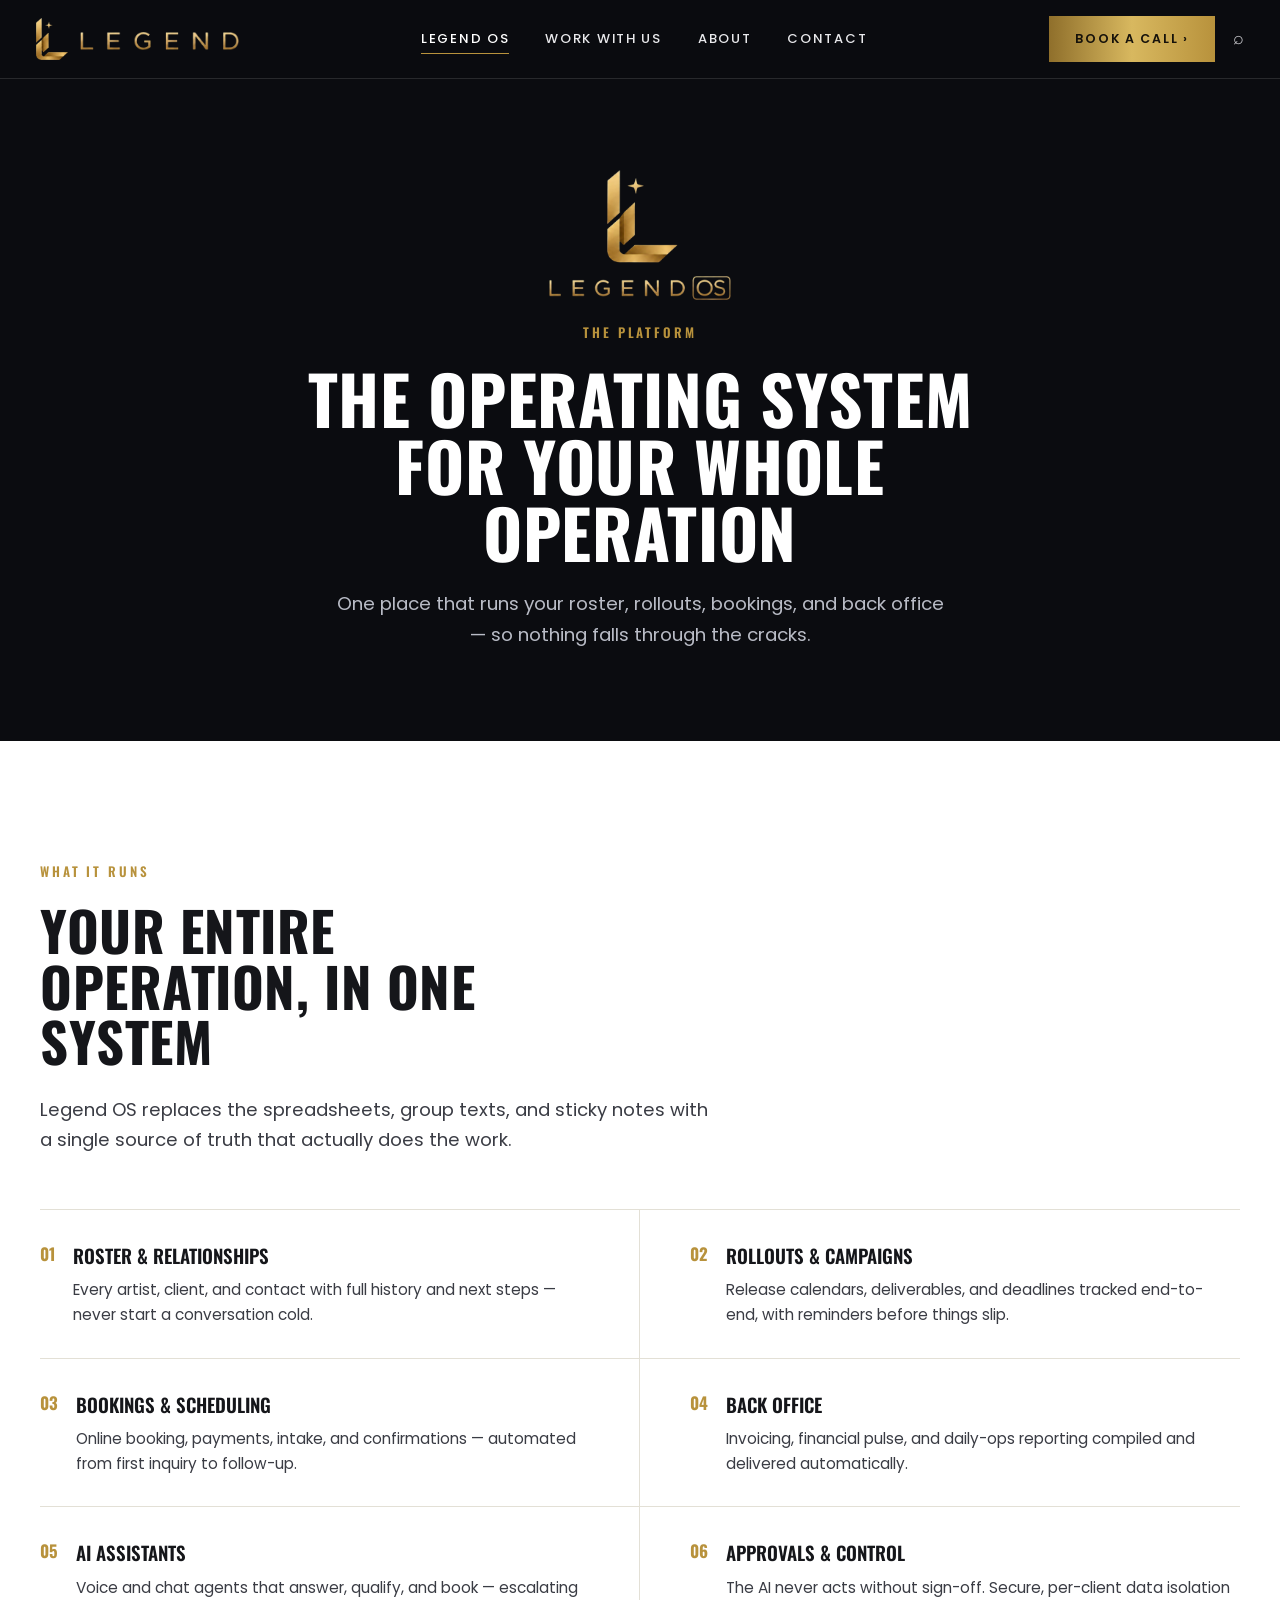
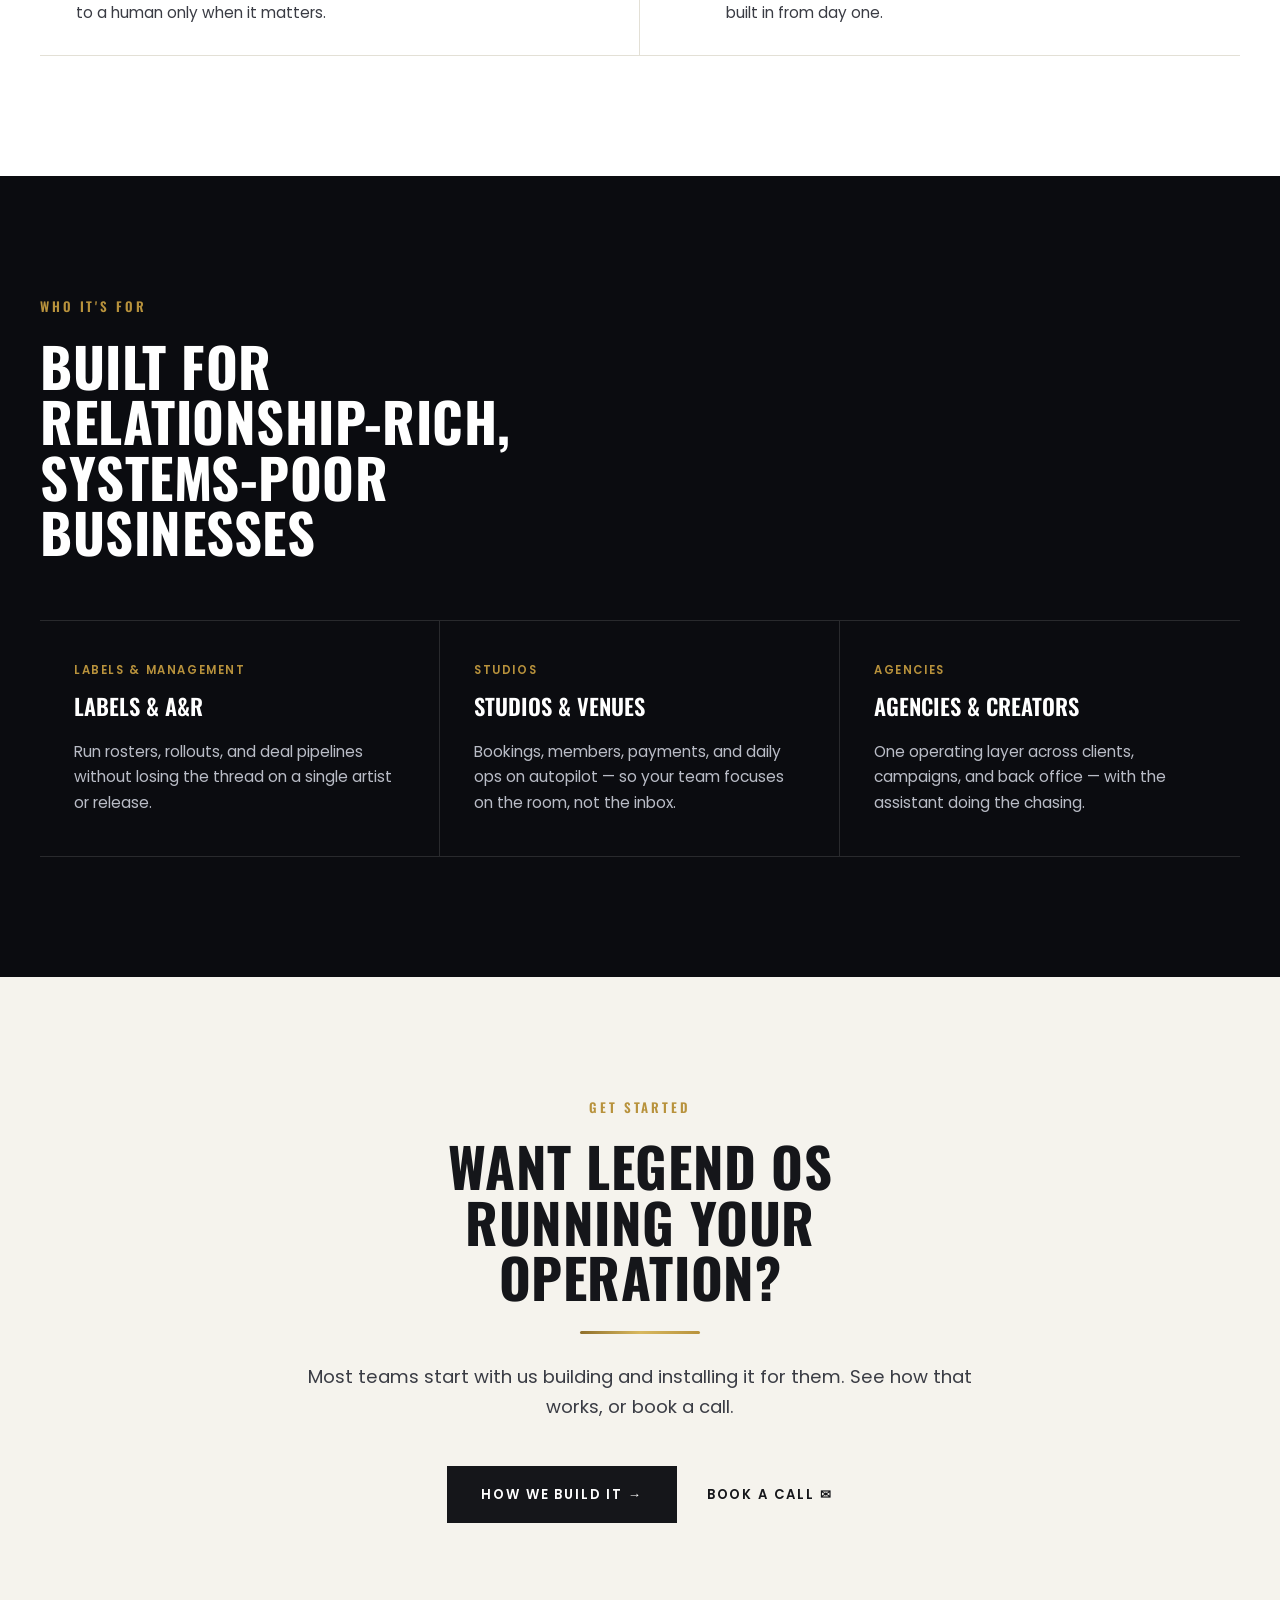
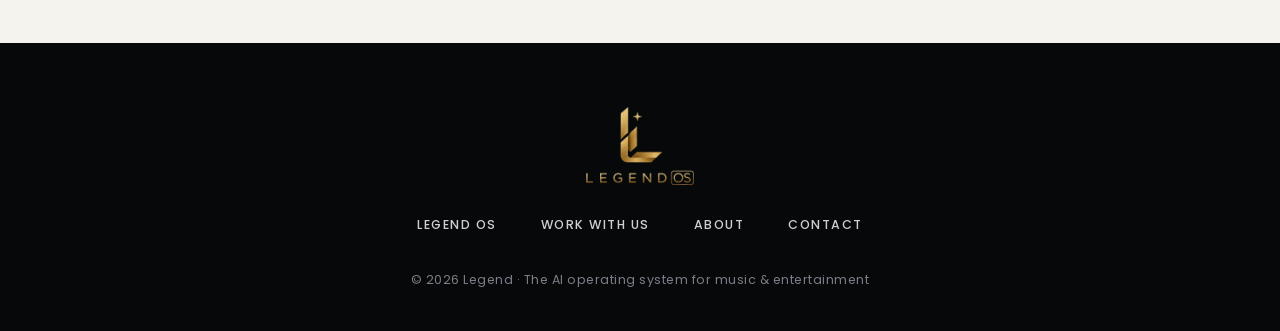
==== legend-os.html @ cfa46859 "Legend site: luxury editorial AI consulting site Co-Authored-By: Claude Opus 4.8 (1M context) <norep" ====
<!DOCTYPE html>
<html lang="en">
<head>
<meta charset="UTF-8">
<meta name="viewport" content="width=device-width, initial-scale=1.0">
<title>Legend OS — The Platform</title>
<meta name="description" content="Legend OS is the operating system that runs your roster, rollouts, bookings, and back office.">
<link rel="preconnect" href="https://fonts.googleapis.com">
<link rel="preconnect" href="https://fonts.gstatic.com" crossorigin>
<link href="https://fonts.googleapis.com/css2?family=Oswald:wght@400;500;600;700&family=Poppins:wght@400;500;600;700&display=swap" rel="stylesheet">
<link rel="stylesheet" href="styles.css">
</head>
<body>

<div class="bar">
  <div class="bar-inner">
    <a href="index.html" class="brand">
      <img src="assets/legend-icon.png" class="ico" alt="Legend">
      <img src="assets/legend-word.png" class="word" alt="Legend">
    </a>
    <div class="bar-nav">
      <a href="legend-os.html" class="active">Legend OS</a>
      <a href="work-with-us.html">Work With Us</a>
      <a href="about.html">About</a>
      <a href="contact.html">Contact</a>
    </div>
    <div class="bar-right">
      <a href="contact.html" class="bar-cta">Book a Call ›</a>
      <a href="contact.html" class="bar-search" aria-label="Search">⌕</a>
    </div>
  </div>
</div>

<!-- PAGE HEAD -->
<header class="page-head dark-head">
  <img src="assets/legendos-full.png" class="page-logo" alt="Legend OS">
  <div class="eyebrow">The Platform</div>
  <h1>The operating system for your whole operation</h1>
  <p>One place that runs your roster, rollouts, bookings, and back office — so nothing falls through the cracks.</p>
</header>

<!-- WHAT IT RUNS -->
<section class="block">
  <div class="wrap">
    <div class="eyebrow">What It Runs</div>
    <h2 class="sec">Your entire operation, in one system</h2>
    <p class="intro">Legend OS replaces the spreadsheets, group texts, and sticky notes with a single source of truth that actually does the work.</p>
    <div class="runs">
      <div class="run"><div class="n">01</div><div><h3>Roster &amp; Relationships</h3><p>Every artist, client, and contact with full history and next steps — never start a conversation cold.</p></div></div>
      <div class="run"><div class="n">02</div><div><h3>Rollouts &amp; Campaigns</h3><p>Release calendars, deliverables, and deadlines tracked end-to-end, with reminders before things slip.</p></div></div>
      <div class="run"><div class="n">03</div><div><h3>Bookings &amp; Scheduling</h3><p>Online booking, payments, intake, and confirmations — automated from first inquiry to follow-up.</p></div></div>
      <div class="run"><div class="n">04</div><div><h3>Back Office</h3><p>Invoicing, financial pulse, and daily-ops reporting compiled and delivered automatically.</p></div></div>
      <div class="run"><div class="n">05</div><div><h3>AI Assistants</h3><p>Voice and chat agents that answer, qualify, and book — escalating to a human only when it matters.</p></div></div>
      <div class="run"><div class="n">06</div><div><h3>Approvals &amp; Control</h3><p>The AI never acts without sign-off. Secure, per-client data isolation built in from day one.</p></div></div>
    </div>
  </div>
</section>

<!-- WHO IT'S FOR -->
<section class="block dark">
  <div class="wrap">
    <div class="eyebrow">Who It's For</div>
    <h2 class="sec">Built for relationship-rich, systems-poor businesses</h2>
    <div class="grid">
      <div class="card"><div class="tag">Labels &amp; Management</div><h3>Labels &amp; A&amp;R</h3><p>Run rosters, rollouts, and deal pipelines without losing the thread on a single artist or release.</p></div>
      <div class="card"><div class="tag">Studios</div><h3>Studios &amp; Venues</h3><p>Bookings, members, payments, and daily ops on autopilot — so your team focuses on the room, not the inbox.</p></div>
      <div class="card"><div class="tag">Agencies</div><h3>Agencies &amp; Creators</h3><p>One operating layer across clients, campaigns, and back office — with the assistant doing the chasing.</p></div>
    </div>
  </div>
</section>

<!-- CLOSE -->
<section class="block center cream">
  <div class="wrap">
    <div class="eyebrow">Get Started</div>
    <h2 class="sec">Want Legend OS running your operation?</h2>
    <div class="gold-rule"></div>
    <p class="intro" style="margin-top:28px">Most teams start with us building and installing it for them. See how that works, or book a call.</p>
    <div class="hero-cta">
      <a href="work-with-us.html" class="btn btn-dark">How We Build It →</a>
      <a href="contact.html" class="btn btn-line">Book a Call ✉</a>
    </div>
  </div>
</section>

<footer>
  <div class="wrap">
    <img src="assets/legendos-full.png" class="foot-logo" alt="Legend OS">
    <div class="foot-links">
      <a href="legend-os.html">Legend OS</a>
      <a href="work-with-us.html">Work With Us</a>
      <a href="about.html">About</a>
      <a href="contact.html">Contact</a>
    </div>
    <div class="foot-fine">© 2026 Legend · The AI operating system for music &amp; entertainment</div>
  </div>
</footer>

</body>
</html>
---- styles.css ----
/* ===== LEGEND — luxury editorial theme ===== */
:root{
  --ink:#15161a;
  --ink2:#3a3c44;
  --gray:#6b6e76;       /* editorial gray headline */
  --bg:#ffffff;
  --cream:#f5f3ed;
  --cream2:#efece3;
  --dark:#0b0c10;       /* bars, tiles, footer */
  --dark2:#13151b;
  --line:#e3e0d6;
  --line-dark:rgba(255,255,255,.12);
  --gold:#b8923c;
  --gold-lt:#d8b85f;
  --gold-dk:#8f6f2b;
  --gold-grad:linear-gradient(90deg,#8f6f2b,#d8b85f 50%,#b8923c);
}
*{margin:0;padding:0;box-sizing:border-box}
html{scroll-behavior:smooth}
body{background:var(--bg);color:var(--ink);font-family:'Poppins',sans-serif;line-height:1.65;-webkit-font-smoothing:antialiased;overflow-x:hidden}
.wrap{max-width:1280px;margin:0 auto;padding:0 40px}
a{color:inherit;text-decoration:none}
.display{font-family:'Oswald',sans-serif;font-weight:700;text-transform:uppercase;letter-spacing:.01em;line-height:1.02}
.gold-text{color:var(--gold)}
.gold-rule{height:3px;width:120px;background:var(--gold-grad);margin:18px auto 0;border-radius:2px}
.gold-rule.left{margin-left:0}

/* ---------- TOP BAR (dark, slim) ---------- */
.bar{position:fixed;top:0;left:0;right:0;z-index:60;background:rgba(11,12,16,.92);backdrop-filter:blur(8px);border-bottom:1px solid var(--line-dark)}
.bar-inner{max-width:1480px;margin:0 auto;height:78px;padding:0 36px;display:flex;align-items:center;justify-content:space-between}
.brand{display:flex;align-items:center;gap:12px}
.brand .ico{height:42px;width:auto;display:block}
.brand .word{height:18px;width:auto;display:block;margin-top:3px}
.bar-nav{display:flex;gap:36px}
.bar-nav a{color:#e9e9ec;font-size:.82rem;font-weight:500;letter-spacing:.13em;text-transform:uppercase;transition:.2s;padding:4px 0;border-bottom:1px solid transparent}
.bar-nav a:hover,.bar-nav a.active{color:#fff;border-bottom-color:var(--gold)}
.bar-right{display:flex;align-items:center;gap:18px}
.bar-cta{background:var(--gold-grad);color:#15110a;padding:13px 26px;font-size:.78rem;font-weight:600;letter-spacing:.14em;text-transform:uppercase;transition:.25s;display:inline-flex;align-items:center;gap:8px}
.bar-cta:hover{filter:brightness(1.08);transform:translateY(-1px)}
.bar-search{color:#cfcfd4;font-size:1.1rem;transition:.2s}
.bar-search:hover{color:var(--gold)}

/* ---------- BUTTONS ---------- */
.btn{display:inline-flex;align-items:center;gap:11px;font-family:'Poppins';font-weight:600;font-size:.82rem;letter-spacing:.14em;text-transform:uppercase;padding:18px 34px;transition:.25s;cursor:pointer}
.btn-gold{background:var(--gold-grad);color:#15110a}
.btn-gold:hover{filter:brightness(1.08);transform:translateY(-2px);box-shadow:0 14px 34px rgba(184,146,60,.3)}
.btn-dark{background:var(--ink);color:#fff}
.btn-dark:hover{background:#000;transform:translateY(-2px)}
.btn-line{padding:18px 0;color:var(--ink);position:relative}
.btn-line:after{content:"";position:absolute;left:0;bottom:10px;width:100%;height:1px;background:var(--ink);transform:scaleX(0);transform-origin:left;transition:.28s}
.btn-line:hover:after{transform:scaleX(1)}
.btn-line.on-dark{color:#fff}.btn-line.on-dark:after{background:var(--gold)}

/* ---------- HERO (light editorial) ---------- */
.hero{position:relative;min-height:100vh;display:flex;flex-direction:column;align-items:center;justify-content:center;text-align:center;
  background:radial-gradient(120% 90% at 50% 0%,#ffffff 0%,var(--cream) 60%,var(--cream2) 100%);padding:150px 40px 80px;overflow:hidden}
.hero-logo{height:clamp(96px,12vw,150px);width:auto;margin-bottom:8px}
.hero h1{font-family:'Oswald',sans-serif;font-weight:700;text-transform:uppercase;color:var(--gray);
  font-size:clamp(2.6rem,7vw,6rem);line-height:.98;letter-spacing:.005em;margin:30px auto 0;max-width:16ch}
.hero h1 em{font-style:normal;color:var(--ink)}
.hero .sub{margin:26px auto 0;max-width:600px;color:var(--ink2);font-size:1.1rem;font-weight:400}
.hero-cta{margin-top:44px;display:flex;gap:30px;align-items:center;justify-content:center;flex-wrap:wrap}
/* hexagon arrows */
.hex{position:absolute;top:50%;transform:translateY(-50%);width:74px;height:84px;display:flex;align-items:center;justify-content:center;
  border:1.5px solid var(--line);color:var(--gold);font-size:1.4rem;clip-path:polygon(50% 0,100% 25%,100% 75%,50% 100%,0 75%,0 25%);transition:.25s;cursor:pointer}
.hex:hover{background:var(--cream2);border-color:var(--gold)}
.hex.l{left:36px}.hex.r{right:36px}
@media(max-width:900px){.hex{display:none}}

/* ---------- SPLIT IMAGE TILES (the fork) ---------- */
.tiles{display:grid;grid-template-columns:1fr 1fr;min-height:560px}
.tile{position:relative;overflow:hidden;display:flex;align-items:flex-end;padding:54px;min-height:560px;color:#fff;isolation:isolate}
.tile .bgimg{position:absolute;inset:0;background-size:cover;background-position:center;transition:transform .7s ease;z-index:-2}
.tile:after{content:"";position:absolute;inset:0;background:linear-gradient(180deg,rgba(8,9,12,.15) 0%,rgba(8,9,12,.55) 60%,rgba(8,9,12,.86) 100%);z-index:-1}
.tile:hover .bgimg{transform:scale(1.06)}
.tile.os .bgimg{background:radial-gradient(120% 100% at 70% 20%,#2a3350,#0c1020 55%,#06070c)}
.tile.work .bgimg{background:radial-gradient(120% 100% at 70% 20%,#4a3a1c,#1c160a 55%,#0a0805)}
.tile .kicker{font-size:.76rem;font-weight:600;letter-spacing:.2em;text-transform:uppercase;color:var(--gold-lt);margin-bottom:12px}
.tile h2{font-family:'Oswald',sans-serif;font-weight:700;text-transform:uppercase;font-size:clamp(2.4rem,4vw,3.6rem);line-height:1;letter-spacing:.01em}
.tile p{margin-top:14px;max-width:34ch;color:#d6d8e0;font-size:1rem}
.tile .go{margin-top:24px;display:inline-flex;align-items:center;gap:10px;font-weight:600;font-size:.8rem;letter-spacing:.14em;text-transform:uppercase;color:#fff}
.tile .go:hover{gap:16px;color:var(--gold-lt)}
.tile .watermark{position:absolute;right:-30px;top:-40px;height:280px;opacity:.10;z-index:-1}

/* ---------- SECTIONS ---------- */
section.block{padding:120px 0}
section.cream{background:var(--cream)}
section.dark{background:var(--dark);color:#fff}
.eyebrow{font-family:'Oswald',sans-serif;font-weight:600;letter-spacing:.22em;text-transform:uppercase;font-size:.82rem;color:var(--gold);margin-bottom:20px}
h2.sec{font-family:'Oswald',sans-serif;font-weight:700;text-transform:uppercase;font-size:clamp(2rem,4.4vw,3.4rem);line-height:1.02;letter-spacing:.01em;margin-bottom:26px;max-width:18ch}
.center{text-align:center}.center h2.sec{margin-left:auto;margin-right:auto}.center .gold-rule{margin-left:auto;margin-right:auto}
.intro{max-width:680px;color:var(--ink2);font-size:1.14rem}
.dark .intro{color:#b9bcc6}
.center .intro{margin:0 auto}

/* big statement */
.statement{font-family:'Oswald',sans-serif;font-weight:600;text-transform:uppercase;font-size:clamp(1.7rem,3.6vw,2.8rem);line-height:1.18;letter-spacing:.01em;max-width:24ch}
.statement .gold-text{color:var(--gold)}

/* ---------- CARD GRID ---------- */
.grid{display:grid;grid-template-columns:repeat(3,1fr);gap:0;margin-top:60px;border-top:1px solid var(--line)}
.dark .grid{border-top-color:var(--line-dark)}
.card{padding:40px 34px;border-bottom:1px solid var(--line);border-right:1px solid var(--line);transition:.25s}
.dark .card{border-color:var(--line-dark)}
.card:nth-child(3n){border-right:none}
.card:hover{background:rgba(184,146,60,.05)}
.dark .card:hover{background:rgba(184,146,60,.08)}
.card .num{font-family:'Oswald';font-weight:700;font-size:1.1rem;color:var(--gold);margin-bottom:16px}
.card .tag{font-size:.72rem;font-weight:600;letter-spacing:.14em;text-transform:uppercase;color:var(--gold)}
.card h3{font-family:'Oswald';font-weight:600;text-transform:uppercase;font-size:1.4rem;margin:8px 0 0}
.card p{color:var(--ink2);margin-top:14px;font-size:.97rem}
.dark .card p{color:#b9bcc6}
.card .outcome{margin-top:18px;padding-top:16px;border-top:1px solid var(--line);font-size:.92rem;font-weight:600;color:var(--gold)}
.dark .card .outcome{border-top-color:var(--line-dark)}

/* feature list */
.runs{display:grid;grid-template-columns:repeat(2,1fr);gap:0;margin-top:54px;border-top:1px solid var(--line)}
.run{padding:30px 8px 30px 0;border-bottom:1px solid var(--line);display:flex;gap:18px;align-items:flex-start}
.run:nth-child(odd){padding-right:50px;border-right:1px solid var(--line);padding-left:0}
.run:nth-child(even){padding-left:50px}
.run .n{font-family:'Oswald';font-weight:700;color:var(--gold);font-size:1.05rem;flex:none}
.run h3{font-family:'Oswald';font-weight:600;text-transform:uppercase;font-size:1.18rem;margin-bottom:6px}
.run p{color:var(--ink2);font-size:.96rem}

/* ---------- PAGE HEADER (inner) ---------- */
.page-head{position:relative;padding:170px 0 90px;text-align:center;background:radial-gradient(120% 90% at 50% 0%,#fff,var(--cream) 70%)}
.page-head.dark-head{background:var(--dark);color:#fff}
.page-logo{height:clamp(90px,11vw,130px);margin:0 auto 22px;display:block}
.page-head h1{font-family:'Oswald';font-weight:700;text-transform:uppercase;font-size:clamp(2.4rem,5.4vw,4.2rem);line-height:1;letter-spacing:.01em;max-width:18ch;margin:0 auto}
.page-head p{margin:24px auto 0;max-width:620px;color:var(--ink2);font-size:1.16rem}
.dark-head p{color:#b9bcc6}

/* ---------- PRICING / OFFER LADDER ---------- */
.pricing{display:grid;grid-template-columns:repeat(3,1fr);gap:0;margin-top:60px;border:1px solid var(--line)}
.tier{padding:46px 36px;display:flex;flex-direction:column;border-right:1px solid var(--line);transition:.25s}
.tier:last-child{border-right:none}
.tier.feature{background:var(--dark);color:#fff}
.tier:hover{background:var(--cream)}
.tier.feature:hover{background:var(--dark2)}
.badge{font-family:'Oswald';font-size:.78rem;letter-spacing:.18em;text-transform:uppercase;font-weight:600;color:var(--gold);margin-bottom:18px}
.tier h3{font-family:'Oswald';font-weight:700;text-transform:uppercase;font-size:1.5rem;margin-bottom:8px}
.price{font-family:'Oswald';font-weight:700;font-size:2.7rem;letter-spacing:.01em;margin:8px 0 2px}
.price span{font-size:.95rem;color:var(--gray);font-weight:400;font-family:'Poppins'}
.tier.feature .price span{color:#9a9da6}
.tier .desc{color:var(--ink2);font-size:.96rem;margin:16px 0 26px;flex-grow:1}
.tier.feature .desc{color:#b9bcc6}
.tier ul{list-style:none;margin-bottom:32px}
.tier li{padding:11px 0 11px 26px;font-size:.93rem;border-top:1px solid var(--line);position:relative}
.tier.feature li{border-top-color:var(--line-dark)}
.tier li:before{content:"";position:absolute;left:0;top:17px;width:8px;height:8px;background:var(--gold-grad);transform:rotate(45deg)}
.note{margin-top:30px;color:var(--gray);font-size:.9rem}

/* ---------- WHY ---------- */
.why{display:grid;grid-template-columns:repeat(2,1fr);gap:0;margin-top:54px;border-top:1px solid var(--line)}
.dark .why{border-top-color:var(--line-dark)}
.why-item{padding:34px 40px 34px 0;border-bottom:1px solid var(--line)}
.dark .why-item{border-bottom-color:var(--line-dark)}
.why-item:nth-child(odd){border-right:1px solid var(--line)}
.dark .why-item:nth-child(odd){border-right-color:var(--line-dark)}
.why-item:nth-child(even){padding-left:40px}
.why-item h3{font-family:'Oswald';font-weight:600;text-transform:uppercase;font-size:1.2rem;margin-bottom:10px;display:flex;align-items:center;gap:14px}
.why-item h3 .n{color:var(--gold);font-size:.95rem}
.why-item p{color:var(--ink2);font-size:.98rem}
.dark .why-item p{color:#b9bcc6}

/* ---------- ABOUT ---------- */
.prose{max-width:740px;margin:0 auto}
.prose p{color:var(--ink2);font-size:1.16rem;margin-bottom:24px}
.prose p.lead{font-size:1.4rem;font-weight:500;color:var(--ink)}
.pull{font-family:'Oswald';font-weight:700;text-transform:uppercase;font-size:clamp(1.6rem,3.6vw,2.6rem);line-height:1.12;letter-spacing:.01em;margin:50px 0;text-align:center;color:var(--gold)}
.creds{display:flex;gap:0;flex-wrap:wrap;justify-content:center;margin-top:46px;border-top:1px solid var(--line);border-left:1px solid var(--line)}
.cred{padding:18px 26px;font-family:'Oswald';font-weight:500;text-transform:uppercase;letter-spacing:.08em;font-size:.85rem;color:var(--ink);border-right:1px solid var(--line);border-bottom:1px solid var(--line)}

/* ---------- CONTACT ---------- */
.contact-wrap{min-height:92vh;display:flex;align-items:center;justify-content:center;text-align:center;background:var(--dark);color:#fff;padding:150px 40px 80px}
.contact-inner{max-width:760px}
.contact-inner h1{font-family:'Oswald';font-weight:700;text-transform:uppercase;font-size:clamp(2.6rem,6vw,4.6rem);line-height:1;letter-spacing:.01em}
.contact-inner p{color:#b9bcc6;max-width:560px;margin:26px auto 0;font-size:1.16rem}
.contact-cta{margin-top:42px;display:flex;gap:28px;justify-content:center;flex-wrap:wrap;align-items:center}
.contact-links{display:flex;gap:0;justify-content:center;flex-wrap:wrap;margin-top:50px;border-top:1px solid var(--line-dark)}
.contact-links a{padding:16px 28px;color:#cfcfd4;font-size:.92rem;border-right:1px solid var(--line-dark)}
.contact-links a:first-child{border-left:1px solid var(--line-dark)}
.contact-links a:hover{color:var(--gold)}

/* ---------- FOOTER ---------- */
footer{background:#070809;color:#7b7e88;padding:64px 0 40px;text-align:center}
footer .foot-logo{height:78px;margin:0 auto 22px;display:block;opacity:.95}
.foot-links{display:flex;gap:0;justify-content:center;flex-wrap:wrap;margin-bottom:26px}
.foot-links a{padding:8px 22px;color:#cfcfd4;font-size:.78rem;font-weight:500;letter-spacing:.12em;text-transform:uppercase}
.foot-links a:hover{color:var(--gold)}
.foot-fine{font-size:.78rem;letter-spacing:.04em}

@media(max-width:980px){
  .bar-nav{display:none}
  .tiles{grid-template-columns:1fr}
  .grid{grid-template-columns:1fr}.card{border-right:none}
  .pricing,.why,.runs{grid-template-columns:1fr}
  .tier{border-right:none;border-bottom:1px solid var(--line)}
  .why-item:nth-child(odd){border-right:none}
  .run:nth-child(odd){border-right:none;padding-right:0}.run:nth-child(even){padding-left:0}
  .wrap{padding:0 24px}
  section.block{padding:80px 0}
}
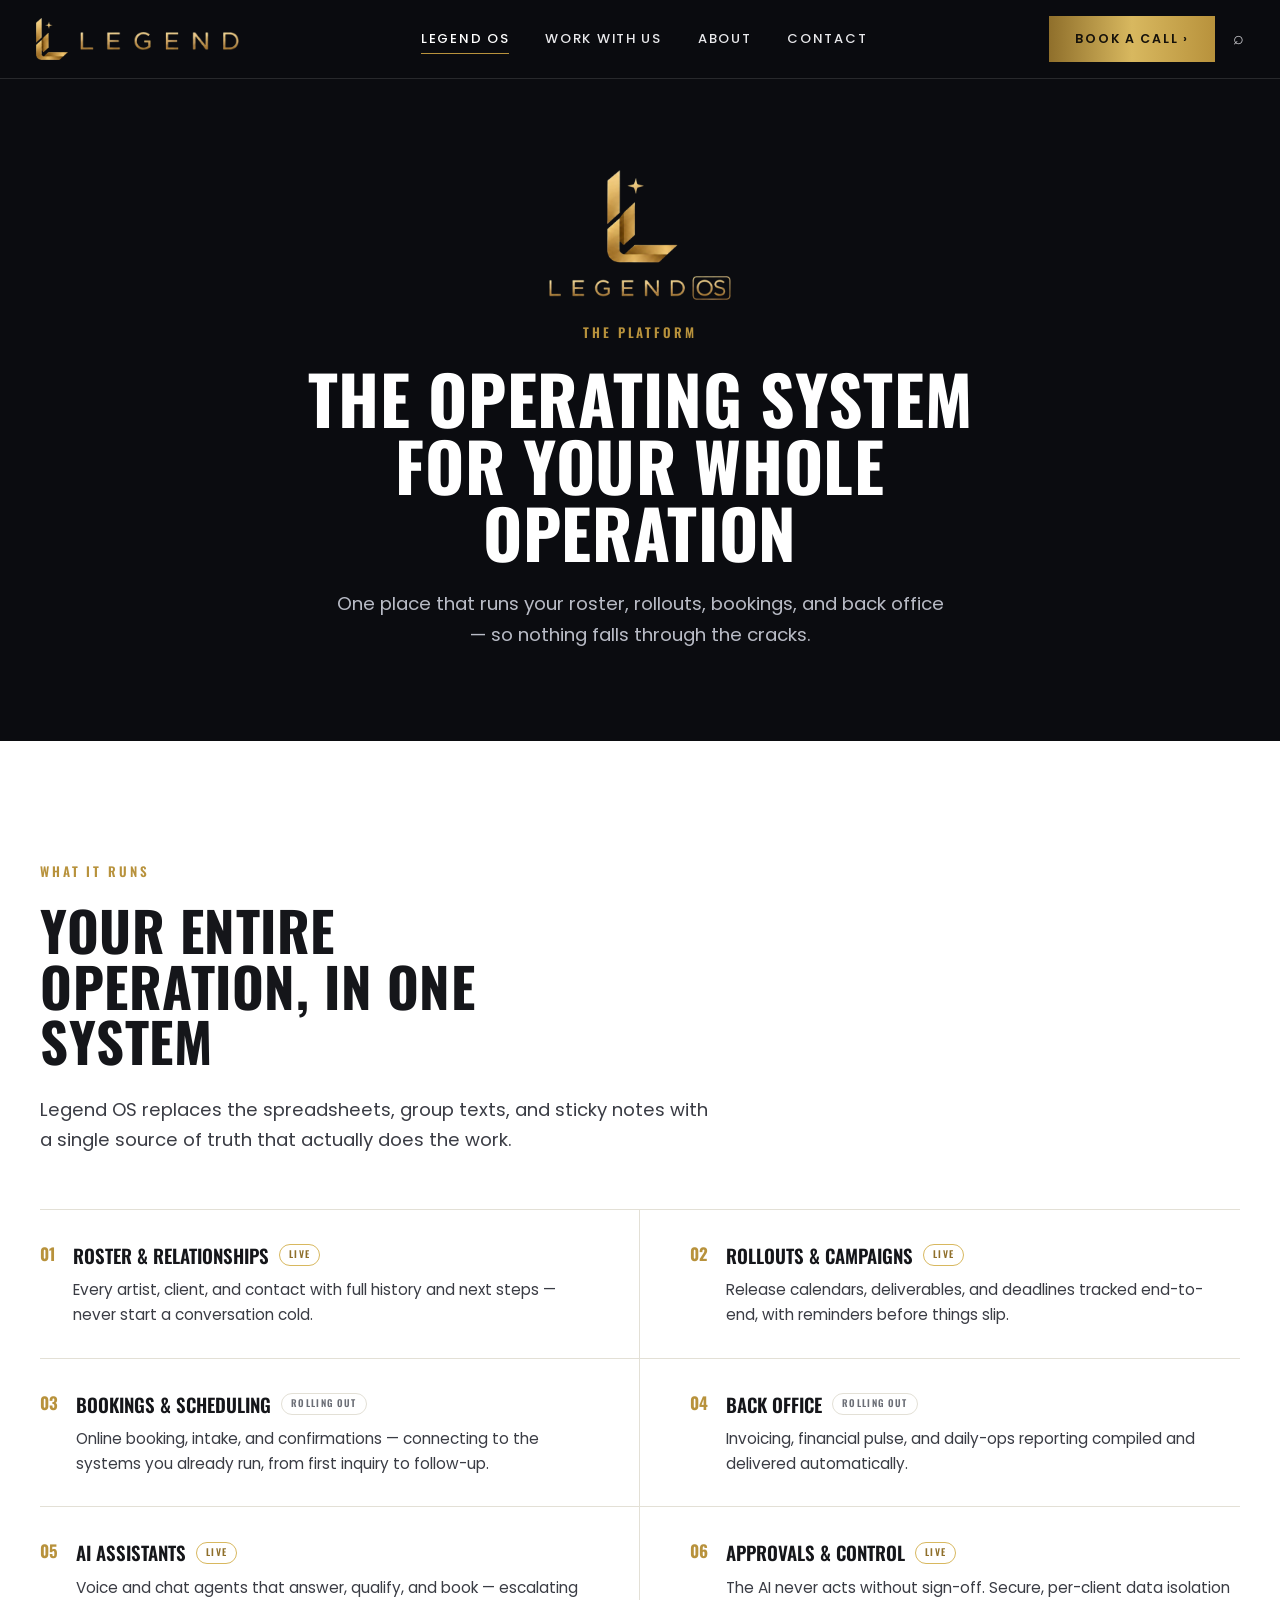
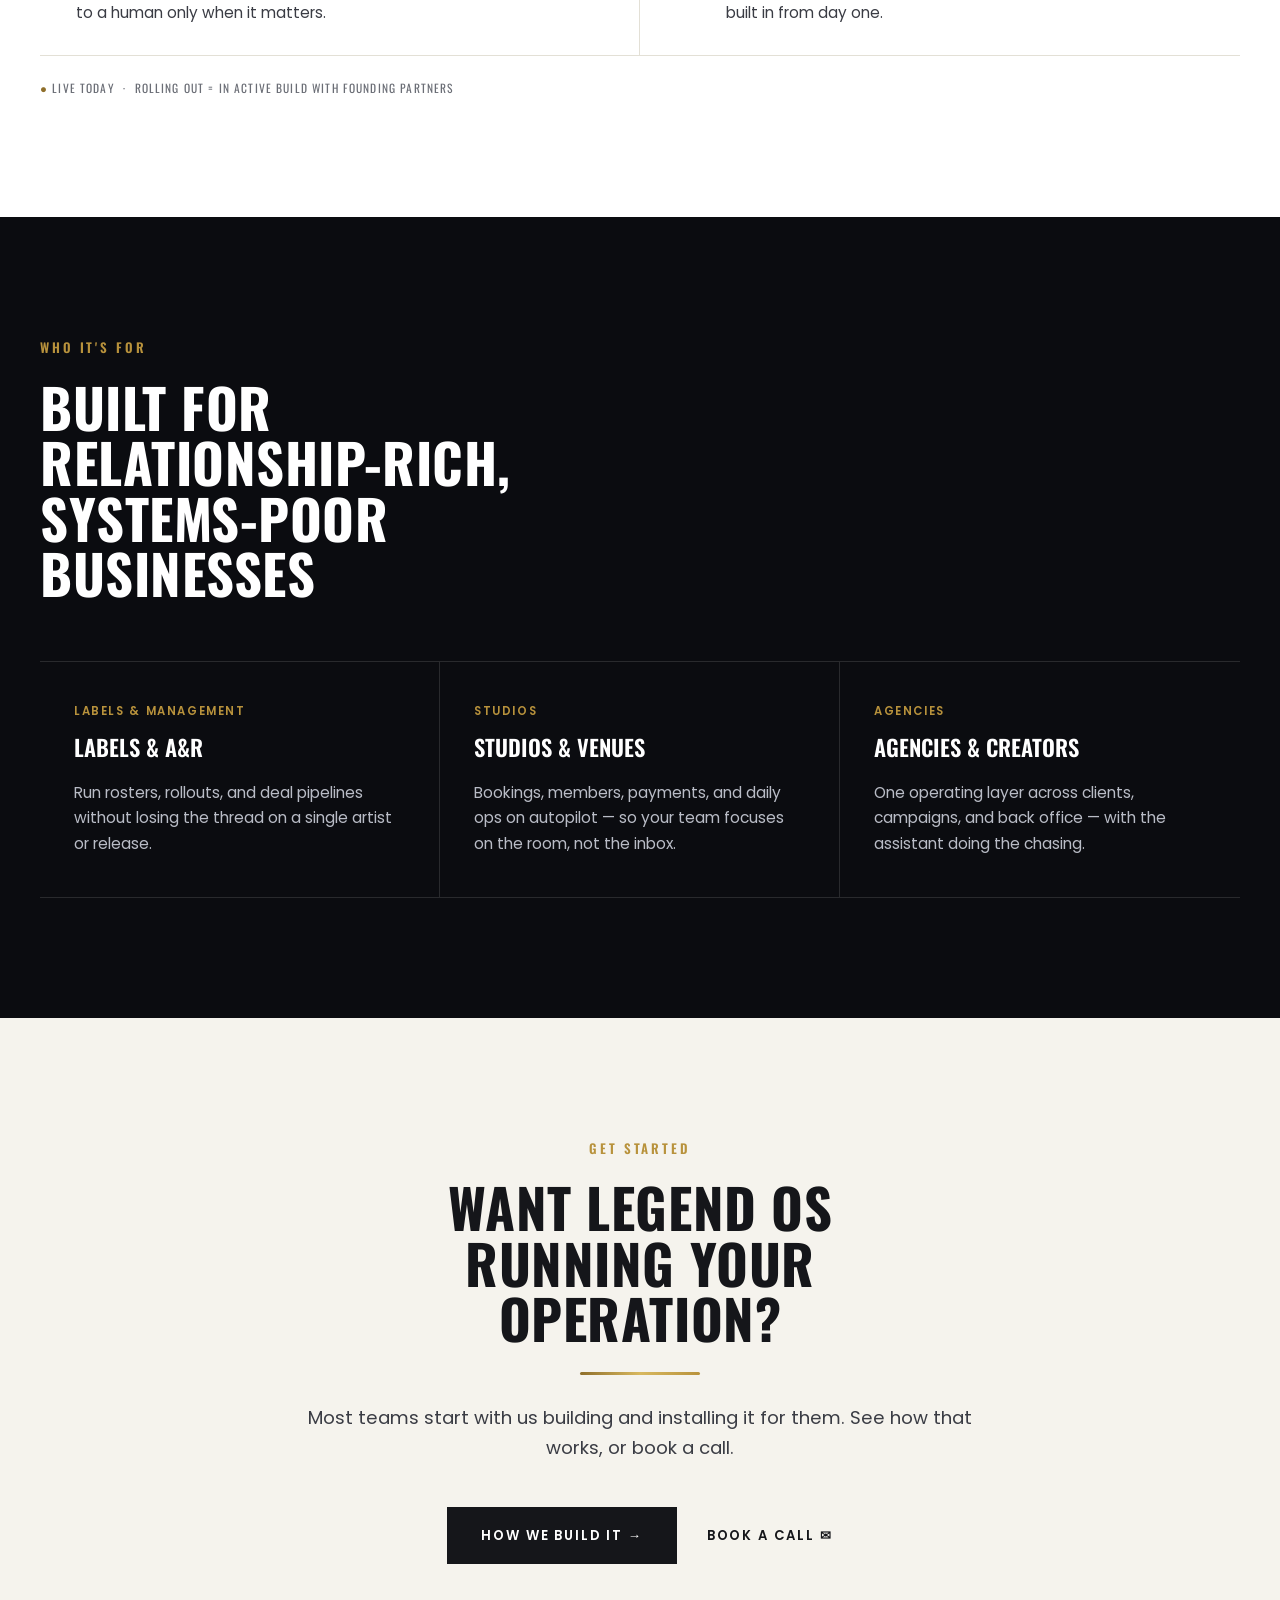
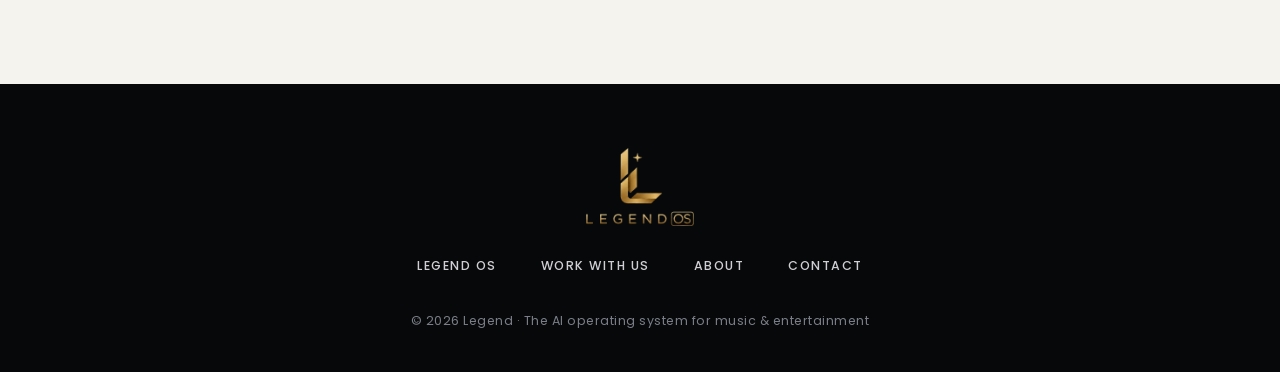
==== commit 1be9856e: "Legend OS page: add honest status badges to the six modules Roster, Rollouts, AI Assistants, Approva" ====
--- a/legend-os.html
+++ b/legend-os.html
@@ -46,13 +46,14 @@
     <h2 class="sec">Your entire operation, in one system</h2>
     <p class="intro">Legend OS replaces the spreadsheets, group texts, and sticky notes with a single source of truth that actually does the work.</p>
     <div class="runs">
-      <div class="run"><div class="n">01</div><div><h3>Roster &amp; Relationships</h3><p>Every artist, client, and contact with full history and next steps — never start a conversation cold.</p></div></div>
-      <div class="run"><div class="n">02</div><div><h3>Rollouts &amp; Campaigns</h3><p>Release calendars, deliverables, and deadlines tracked end-to-end, with reminders before things slip.</p></div></div>
-      <div class="run"><div class="n">03</div><div><h3>Bookings &amp; Scheduling</h3><p>Online booking, payments, intake, and confirmations — automated from first inquiry to follow-up.</p></div></div>
-      <div class="run"><div class="n">04</div><div><h3>Back Office</h3><p>Invoicing, financial pulse, and daily-ops reporting compiled and delivered automatically.</p></div></div>
-      <div class="run"><div class="n">05</div><div><h3>AI Assistants</h3><p>Voice and chat agents that answer, qualify, and book — escalating to a human only when it matters.</p></div></div>
-      <div class="run"><div class="n">06</div><div><h3>Approvals &amp; Control</h3><p>The AI never acts without sign-off. Secure, per-client data isolation built in from day one.</p></div></div>
+      <div class="run"><div class="n">01</div><div><h3>Roster &amp; Relationships <span class="run-status live">Live</span></h3><p>Every artist, client, and contact with full history and next steps — never start a conversation cold.</p></div></div>
+      <div class="run"><div class="n">02</div><div><h3>Rollouts &amp; Campaigns <span class="run-status live">Live</span></h3><p>Release calendars, deliverables, and deadlines tracked end-to-end, with reminders before things slip.</p></div></div>
+      <div class="run"><div class="n">03</div><div><h3>Bookings &amp; Scheduling <span class="run-status">Rolling out</span></h3><p>Online booking, intake, and confirmations — connecting to the systems you already run, from first inquiry to follow-up.</p></div></div>
+      <div class="run"><div class="n">04</div><div><h3>Back Office <span class="run-status">Rolling out</span></h3><p>Invoicing, financial pulse, and daily-ops reporting compiled and delivered automatically.</p></div></div>
+      <div class="run"><div class="n">05</div><div><h3>AI Assistants <span class="run-status live">Live</span></h3><p>Voice and chat agents that answer, qualify, and book — escalating to a human only when it matters.</p></div></div>
+      <div class="run"><div class="n">06</div><div><h3>Approvals &amp; Control <span class="run-status live">Live</span></h3><p>The AI never acts without sign-off. Secure, per-client data isolation built in from day one.</p></div></div>
     </div>
+    <p class="runs-legend"><span class="dot">●</span> Live today &nbsp;·&nbsp; Rolling out = in active build with founding partners</p>
   </div>
 </section>
 
--- a/styles.css
+++ b/styles.css
@@ -119,7 +119,11 @@
 .run:nth-child(odd){padding-right:50px;border-right:1px solid var(--line);padding-left:0}
 .run:nth-child(even){padding-left:50px}
 .run .n{font-family:'Oswald';font-weight:700;color:var(--gold);font-size:1.05rem;flex:none}
-.run h3{font-family:'Oswald';font-weight:600;text-transform:uppercase;font-size:1.18rem;margin-bottom:6px}
+.run h3{font-family:'Oswald';font-weight:600;text-transform:uppercase;font-size:1.18rem;margin-bottom:6px;display:flex;align-items:center;gap:10px;flex-wrap:wrap}
+.run h3 .run-status{font-family:'Oswald';font-weight:600;font-size:.6rem;letter-spacing:.14em;text-transform:uppercase;padding:2px 9px;border:1px solid var(--line);border-radius:999px;color:var(--gray);white-space:nowrap}
+.run h3 .run-status.live{color:var(--gold-dk);border-color:var(--gold-lt)}
+.runs-legend{margin-top:22px;font-family:'Oswald';font-size:.72rem;letter-spacing:.1em;text-transform:uppercase;color:var(--gray)}
+.runs-legend .dot{color:var(--gold-dk)}
 .run p{color:var(--ink2);font-size:.96rem}
 
 /* ---------- PAGE HEADER (inner) ---------- */
